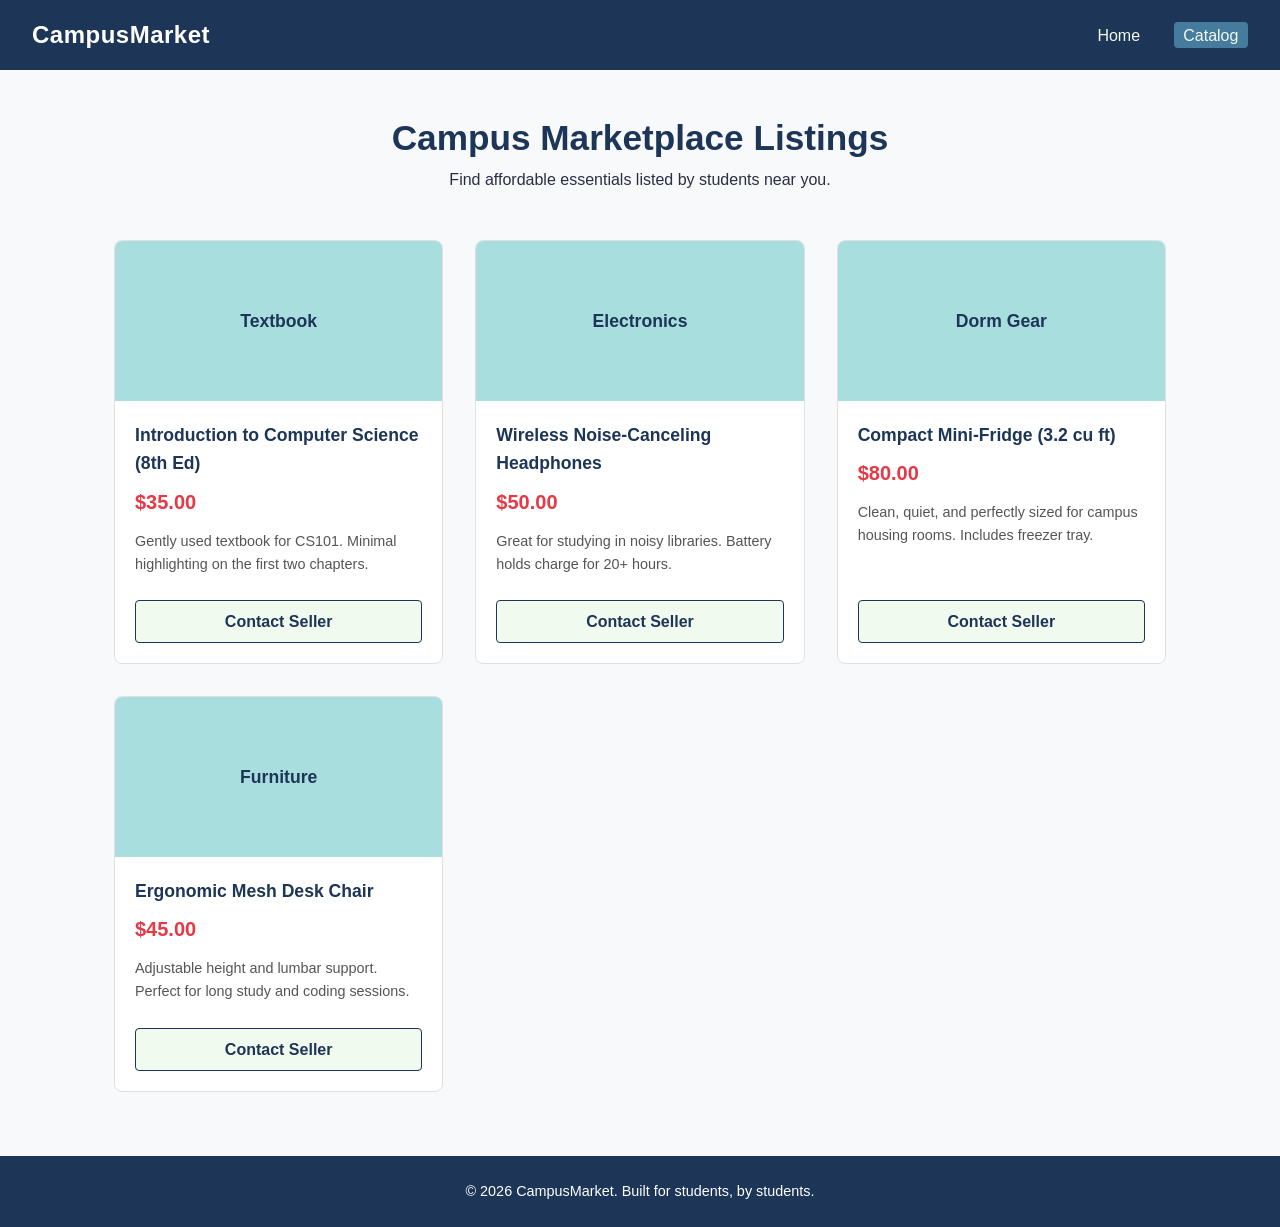
==== catalog.html @ a12b8ed9 "Part 1: static catalog pages" ====
<!DOCTYPE html>
<html lang="en">
<head>
  <meta charset="UTF-8">
  <meta name="viewport" content="width=device-width, initial-scale=1.0">
  <title>CampusMarket | Catalog</title>
  <link rel="stylesheet" href="styles.css">
</head>
<body>

  <!-- Header & Navigation -->
  <header>
    <div class="logo">CampusMarket</div>
    <nav>
      <ul>
        <li><a href="index.html">Home</a></li>
        <li><a href="catalog.html" class="active">Catalog</a></li>
      </ul>
    </nav>
  </header>

  <main>
    <!-- Catalog Header -->
    <section class="catalog-header">
      <h1>Campus Marketplace Listings</h1>
      <p>Find affordable essentials listed by students near you.</p>
    </section>

    <!-- Product Grid Section -->
    <section class="catalog-grid">
      
      <!-- Product 1 -->
      <article class="product-card">
        <div class="product-image-placeholder">Textbook</div>
        <div class="product-details">
          <h2>Introduction to Computer Science (8th Ed)</h2>
          <p class="price">$35.00</p>
          <p class="description">Gently used textbook for CS101. Minimal highlighting on the first two chapters.</p>
          <a href="#" class="btn-secondary">Contact Seller</a>
        </div>
      </article>

      <!-- Product 2 -->
      <article class="product-card">
        <div class="product-image-placeholder">Electronics</div>
        <div class="product-details">
          <h2>Wireless Noise-Canceling Headphones</h2>
          <p class="price">$50.00</p>
          <p class="description">Great for studying in noisy libraries. Battery holds charge for 20+ hours.</p>
          <a href="#" class="btn-secondary">Contact Seller</a>
        </div>
      </article>

      <!-- Product 3 -->
      <article class="product-card">
        <div class="product-image-placeholder">Dorm Gear</div>
        <div class="product-details">
          <h2>Compact Mini-Fridge (3.2 cu ft)</h2>
          <p class="price">$80.00</p>
          <p class="description">Clean, quiet, and perfectly sized for campus housing rooms. Includes freezer tray.</p>
          <a href="#" class="btn-secondary">Contact Seller</a>
        </div>
      </article>

      <!-- Product 4 -->
      <article class="product-card">
        <div class="product-image-placeholder">Furniture</div>
        <div class="product-details">
          <h2>Ergonomic Mesh Desk Chair</h2>
          <p class="price">$45.00</p>
          <p class="description">Adjustable height and lumbar support. Perfect for long study and coding sessions.</p>
          <a href="#" class="btn-secondary">Contact Seller</a>
        </div>
      </article>

    </section>
  </main>

  <!-- Shared Footer -->
  <footer>
    <p>&copy; 2026 CampusMarket. Built for students, by students.</p>
  </footer>

</body>
</html>
---- styles.css ----
/* --- Global Styles & Reset --- */
* {
  box-sizing: border-box;
  margin: 0;
  padding: 0;
}

body {
  font-family: -apple-system, BlinkMacSystemFont, "Segoe UI", Roboto, Oxygen, Ubuntu, Cantarell, sans-serif;
  line-height: 1.6;
  color: #2b2d42;
  background-color: #f8f9fa;
  display: flex;
  flex-direction: column;
  min-height: 100vh;
}

main {
  flex: 1;
}

/* --- Navigation Header --- */
header {
  background-color: #1d3557;
  color: #ffffff;
  display: flex;
  justify-content: space-between;
  align-items: center;
  padding: 1rem 2rem;
}

.logo {
  font-size: 1.5rem;
  font-weight: 700;
  letter-spacing: 0.5px;
}

nav ul {
  display: flex;
  list-style: none;
  gap: 1.5rem;
}

nav a {
  color: #f1faee;
  text-decoration: none;
  font-weight: 500;
  padding: 0.3rem 0.6rem;
  border-radius: 4px;
  transition: background-color 0.2s ease;
}

nav a:hover, nav a.active {
  background-color: #457b9d;
}

/* --- Hero Section (Index) --- */
.hero {
  background-color: #e63946;
  color: #ffffff;
  text-align: center;
  padding: 4rem 1.5rem;
}

.hero h1 {
  font-size: 2.5rem;
  margin-bottom: 1rem;
}

.hero p {
  font-size: 1.2rem;
  margin-bottom: 2rem;
}

/* --- Feature Section (Index) --- */
.features {
  max-width: 1100px;
  margin: 3rem auto;
  padding: 0 1.5rem;
  text-align: center;
}

.features h2 {
  font-size: 2rem;
  margin-bottom: 2rem;
  color: #1d3557;
}

.feature-grid {
  display: grid;
  grid-template-columns: repeat(auto-fit, minmax(250px, 1fr));
  gap: 1.5rem;
}

.feature-card {
  background: #ffffff;
  padding: 1.5rem;
  border-radius: 8px;
  border: 1px solid #e0e0e0;
}

.feature-card h3 {
  margin-bottom: 0.5rem;
  color: #e63946;
}

/* --- Catalog Section --- */
.catalog-header {
  text-align: center;
  padding: 2.5rem 1.5rem 1rem;
}

.catalog-header h1 {
  color: #1d3557;
  font-size: 2.2rem;
}

.catalog-grid {
  max-width: 1100px;
  margin: 2rem auto 4rem;
  padding: 0 1.5rem;
  display: grid;
  grid-template-columns: repeat(auto-fit, minmax(240px, 1fr));
  gap: 2rem;
}

.product-card {
  background: #ffffff;
  border: 1px solid #e0e0e0;
  border-radius: 8px;
  overflow: hidden;
  display: flex;
  flex-direction: column;
}

.product-image-placeholder {
  background-color: #a8dede;
  color: #1d3557;
  height: 160px;
  display: flex;
  align-items: center;
  justify-content: center;
  font-weight: bold;
  font-size: 1.1rem;
}

.product-details {
  padding: 1.25rem;
  display: flex;
  flex-direction: column;
  flex-grow: 1;
}

.product-details h2 {
  font-size: 1.1rem;
  margin-bottom: 0.5rem;
  color: #1d3557;
}

.product-details .price {
  font-size: 1.25rem;
  font-weight: bold;
  color: #e63946;
  margin-bottom: 0.75rem;
}

.product-details .description {
  font-size: 0.9rem;
  color: #555;
  margin-bottom: 1.5rem;
  flex-grow: 1;
}

/* --- Buttons --- */
.btn {
  display: inline-block;
  background-color: #1d3557;
  color: #ffffff;
  padding: 0.75rem 1.5rem;
  text-decoration: none;
  font-weight: bold;
  border-radius: 5px;
  transition: background-color 0.2s ease;
}

.btn:hover {
  background-color: #457b9d;
}

.btn-secondary {
  display: block;
  text-align: center;
  background-color: #f1faee;
  color: #1d3557;
  border: 1px solid #1d3557;
  padding: 0.5rem 1rem;
  text-decoration: none;
  font-weight: 600;
  border-radius: 4px;
  transition: all 0.2s ease;
}

.btn-secondary:hover {
  background-color: #1d3557;
  color: #ffffff;
}

/* --- Shared Footer --- */
footer {
  background-color: #1d3557;
  color: #ffffff;
  text-align: center;
  padding: 1.5rem;
  font-size: 0.9rem;
}
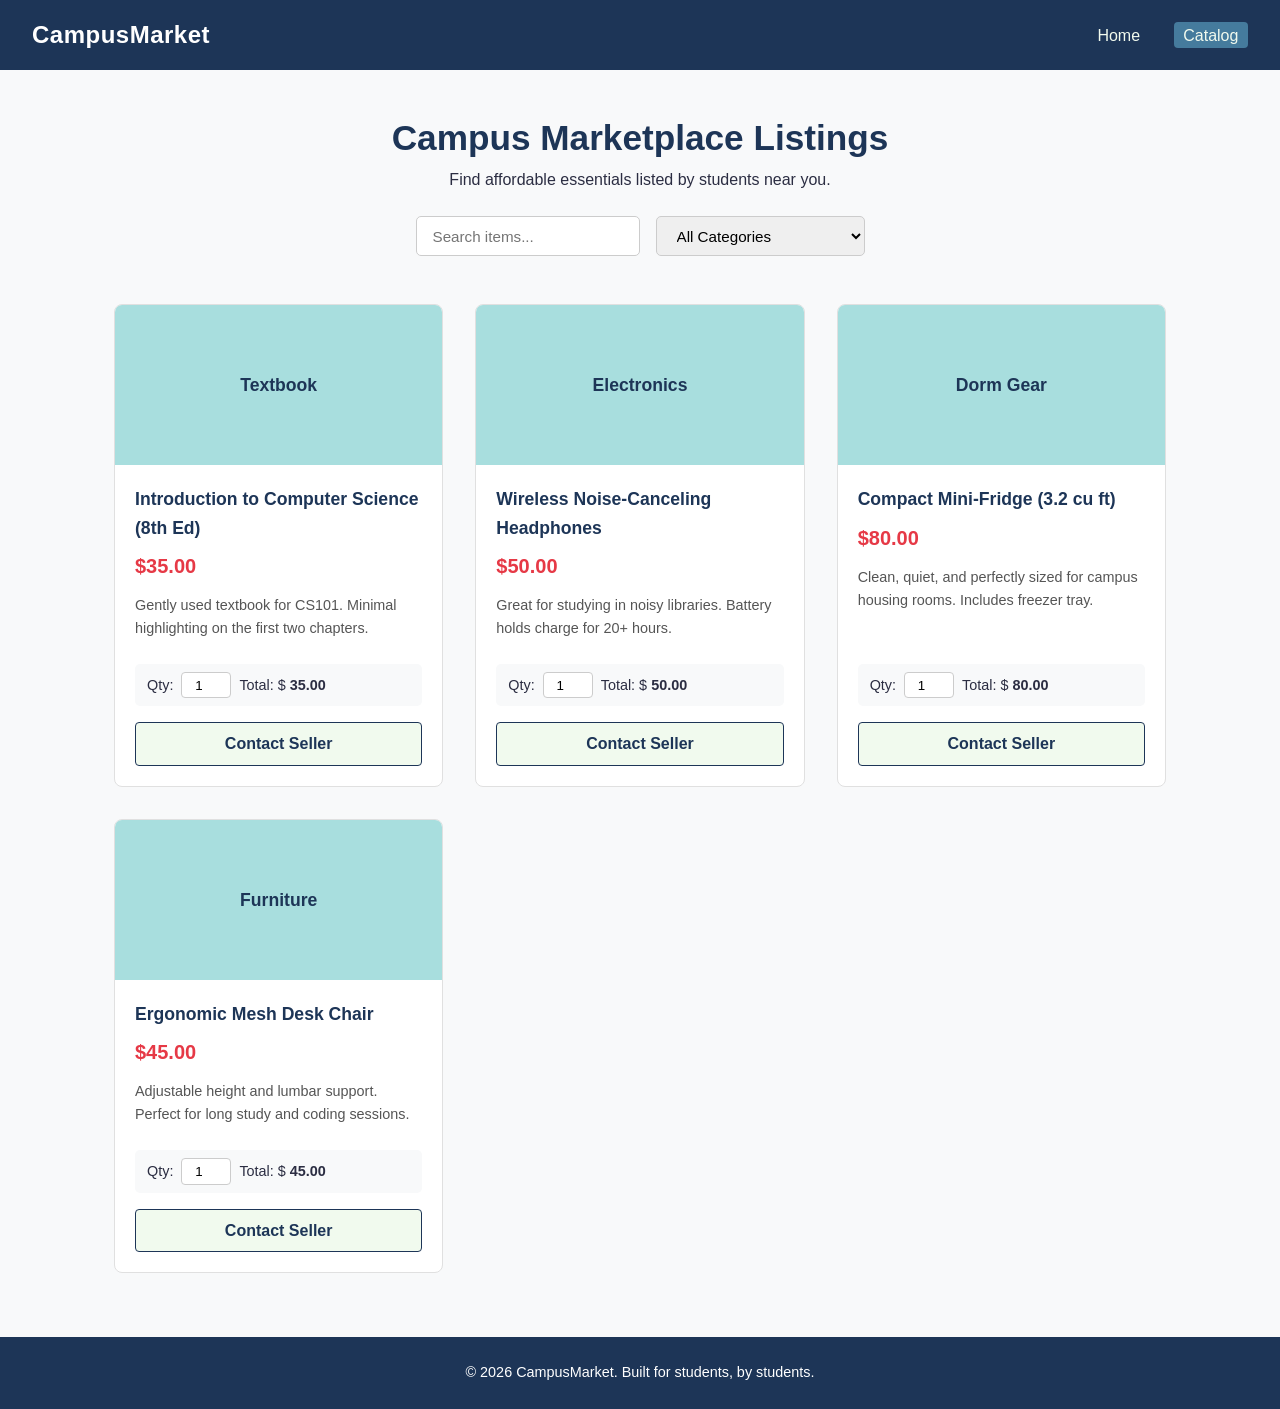
==== commit 607f23e0: "Part 2: JS filtering and calculations" ====
--- a/catalog.html
+++ b/catalog.html
@@ -24,51 +24,124 @@
     <section class="catalog-header">
       <h1>Campus Marketplace Listings</h1>
       <p>Find affordable essentials listed by students near you.</p>
+
+      <!-- Filter Controls -->
+      <div class="filter-container">
+        <input 
+          type="text" 
+          id="search-input" 
+          placeholder="Search items..." 
+          oninput="filterProducts()" 
+          aria-label="Search items"
+        >
+        <select id="category-select" onchange="filterProducts()" aria-label="Select category">
+          <option value="all">All Categories</option>
+          <option value="books">Textbooks</option>
+          <option value="electronics">Electronics</option>
+          <option value="housing">Dorm Gear & Furniture</option>
+        </select>
+      </div>
     </section>
 
     <!-- Product Grid Section -->
     <section class="catalog-grid">
       
       <!-- Product 1 -->
-      <article class="product-card">
+      <article class="product-card" id="product-1">
         <div class="product-image-placeholder">Textbook</div>
         <div class="product-details">
           <h2>Introduction to Computer Science (8th Ed)</h2>
           <p class="price">$35.00</p>
           <p class="description">Gently used textbook for CS101. Minimal highlighting on the first two chapters.</p>
+          
+          <!-- Quantity & Calculation -->
+          <div class="calc-box">
+            <label for="qty-1">Qty:</label>
+            <input 
+              type="number" 
+              id="qty-1" 
+              value="1" 
+              min="1" 
+              oninput="calculateItemTotal(1, 35.00)"
+            >
+            <span>Total: $ <strong id="total-1">35.00</strong></span>
+          </div>
+
           <a href="#" class="btn-secondary">Contact Seller</a>
         </div>
       </article>
 
       <!-- Product 2 -->
-      <article class="product-card">
+      <article class="product-card" id="product-2">
         <div class="product-image-placeholder">Electronics</div>
         <div class="product-details">
           <h2>Wireless Noise-Canceling Headphones</h2>
           <p class="price">$50.00</p>
           <p class="description">Great for studying in noisy libraries. Battery holds charge for 20+ hours.</p>
+          
+          <!-- Quantity & Calculation -->
+          <div class="calc-box">
+            <label for="qty-2">Qty:</label>
+            <input 
+              type="number" 
+              id="qty-2" 
+              value="1" 
+              min="1" 
+              oninput="calculateItemTotal(2, 50.00)"
+            >
+            <span>Total: $ <strong id="total-2">50.00</strong></span>
+          </div>
+
           <a href="#" class="btn-secondary">Contact Seller</a>
         </div>
       </article>
 
       <!-- Product 3 -->
-      <article class="product-card">
+      <article class="product-card" id="product-3">
         <div class="product-image-placeholder">Dorm Gear</div>
         <div class="product-details">
           <h2>Compact Mini-Fridge (3.2 cu ft)</h2>
           <p class="price">$80.00</p>
           <p class="description">Clean, quiet, and perfectly sized for campus housing rooms. Includes freezer tray.</p>
+          
+          <!-- Quantity & Calculation -->
+          <div class="calc-box">
+            <label for="qty-3">Qty:</label>
+            <input 
+              type="number" 
+              id="qty-3" 
+              value="1" 
+              min="1" 
+              oninput="calculateItemTotal(3, 80.00)"
+            >
+            <span>Total: $ <strong id="total-3">80.00</strong></span>
+          </div>
+
           <a href="#" class="btn-secondary">Contact Seller</a>
         </div>
       </article>
 
       <!-- Product 4 -->
-      <article class="product-card">
+      <article class="product-card" id="product-4">
         <div class="product-image-placeholder">Furniture</div>
         <div class="product-details">
           <h2>Ergonomic Mesh Desk Chair</h2>
           <p class="price">$45.00</p>
           <p class="description">Adjustable height and lumbar support. Perfect for long study and coding sessions.</p>
+          
+          <!-- Quantity & Calculation -->
+          <div class="calc-box">
+            <label for="qty-4">Qty:</label>
+            <input 
+              type="number" 
+              id="qty-4" 
+              value="1" 
+              min="1" 
+              oninput="calculateItemTotal(4, 45.00)"
+            >
+            <span>Total: $ <strong id="total-4">45.00</strong></span>
+          </div>
+
           <a href="#" class="btn-secondary">Contact Seller</a>
         </div>
       </article>
@@ -81,5 +154,7 @@
     <p>&copy; 2026 CampusMarket. Built for students, by students.</p>
   </footer>
 
+  <!-- Separate JS File -->
+  <script src="app.js"></script>
 </body>
 </html>
--- a/styles.css
+++ b/styles.css
@@ -212,4 +212,46 @@
   text-align: center;
   padding: 1.5rem;
   font-size: 0.9rem;
+}
+/* --- Filter Controls --- */
+.filter-container {
+  display: flex;
+  justify-content: center;
+  gap: 1rem;
+  margin-top: 1.5rem;
+  flex-wrap: wrap;
+}
+
+.filter-container input,
+.filter-container select {
+  padding: 0.6rem 1rem;
+  font-size: 0.95rem;
+  border: 1px solid #ccc;
+  border-radius: 5px;
+  outline: none;
+}
+
+.filter-container input:focus,
+.filter-container select:focus {
+  border-color: #1d3557;
+}
+
+/* --- Calculation Controls --- */
+.calc-box {
+  display: flex;
+  align-items: center;
+  gap: 0.5rem;
+  margin-bottom: 1rem;
+  background-color: #f8f9fa;
+  padding: 0.5rem 0.75rem;
+  border-radius: 5px;
+  font-size: 0.9rem;
+}
+
+.calc-box input[type="number"] {
+  width: 50px;
+  padding: 0.3rem;
+  border: 1px solid #ccc;
+  border-radius: 4px;
+  text-align: center;
 }
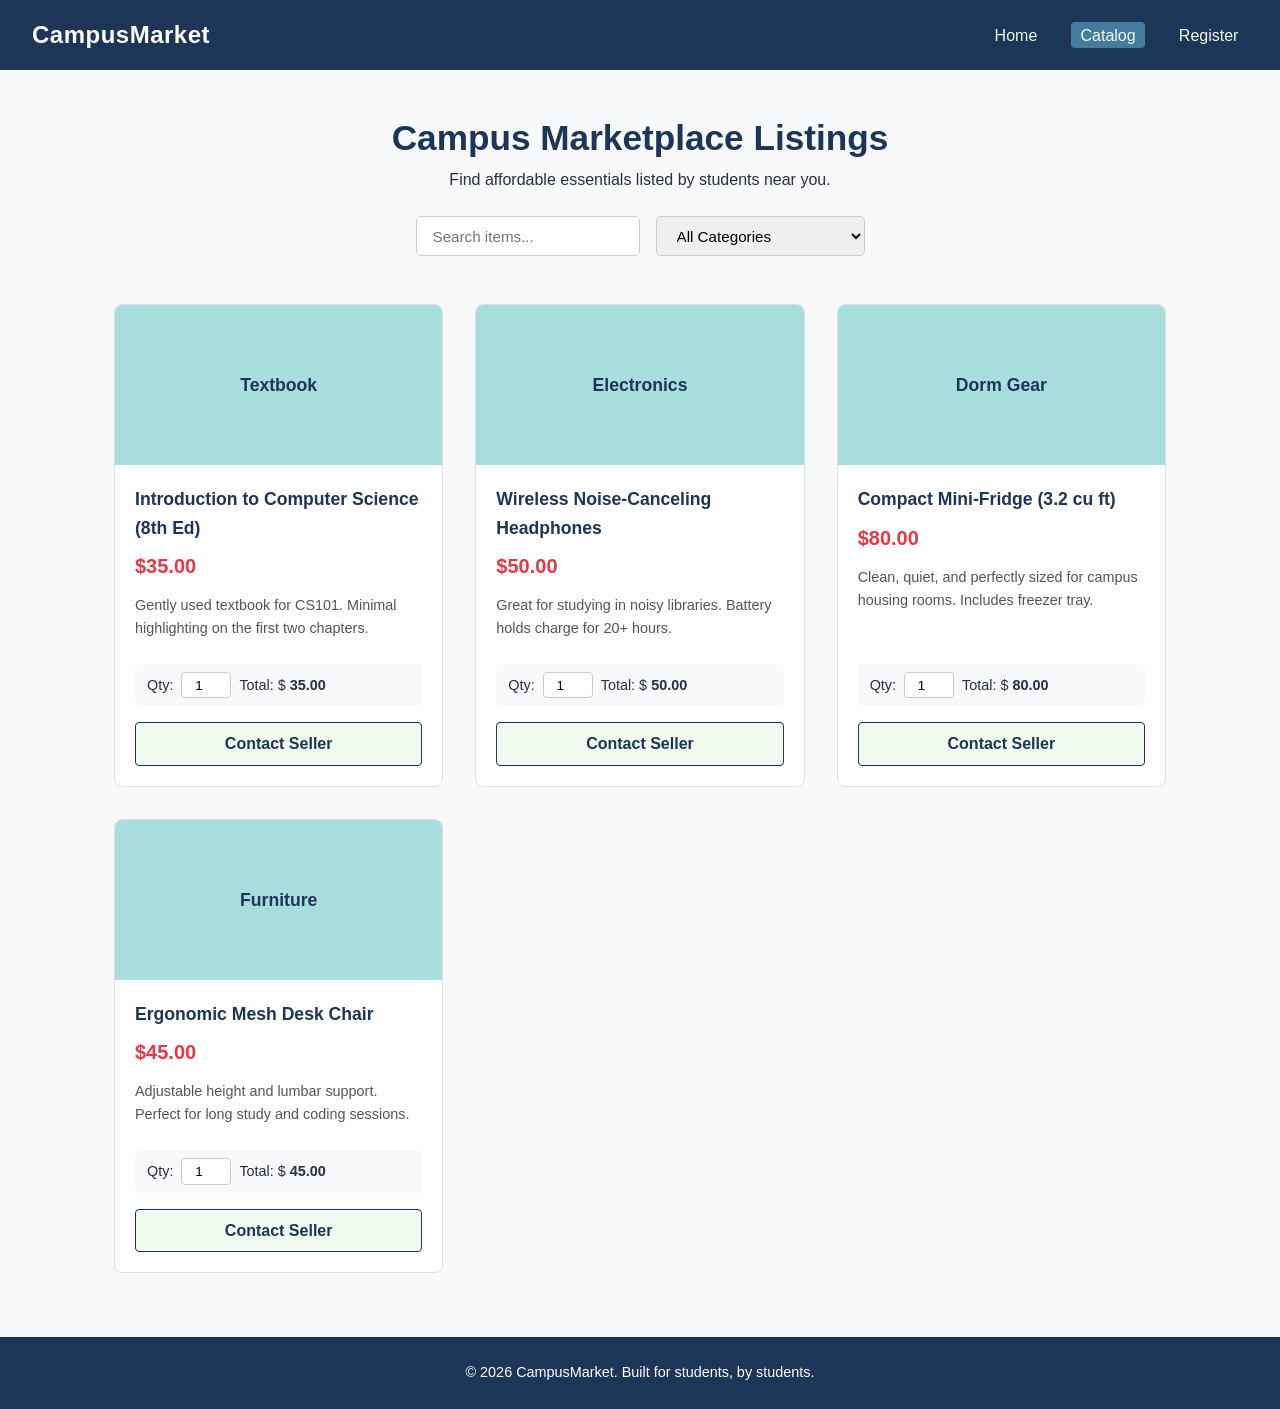
==== commit b9965310: "Part 3: form validation and interactivity" ====
--- a/catalog.html
+++ b/catalog.html
@@ -15,6 +15,7 @@
       <ul>
         <li><a href="index.html">Home</a></li>
         <li><a href="catalog.html" class="active">Catalog</a></li>
+        <li><a href="register.html">Register</a></li>
       </ul>
     </nav>
   </header>
@@ -31,10 +32,9 @@
           type="text" 
           id="search-input" 
           placeholder="Search items..." 
-          oninput="filterProducts()" 
           aria-label="Search items"
         >
-        <select id="category-select" onchange="filterProducts()" aria-label="Select category">
+        <select id="category-select" aria-label="Select category">
           <option value="all">All Categories</option>
           <option value="books">Textbooks</option>
           <option value="electronics">Electronics</option>
@@ -54,16 +54,9 @@
           <p class="price">$35.00</p>
           <p class="description">Gently used textbook for CS101. Minimal highlighting on the first two chapters.</p>
           
-          <!-- Quantity & Calculation -->
           <div class="calc-box">
             <label for="qty-1">Qty:</label>
-            <input 
-              type="number" 
-              id="qty-1" 
-              value="1" 
-              min="1" 
-              oninput="calculateItemTotal(1, 35.00)"
-            >
+            <input type="number" id="qty-1" value="1" min="1">
             <span>Total: $ <strong id="total-1">35.00</strong></span>
           </div>
 
@@ -79,16 +72,9 @@
           <p class="price">$50.00</p>
           <p class="description">Great for studying in noisy libraries. Battery holds charge for 20+ hours.</p>
           
-          <!-- Quantity & Calculation -->
           <div class="calc-box">
             <label for="qty-2">Qty:</label>
-            <input 
-              type="number" 
-              id="qty-2" 
-              value="1" 
-              min="1" 
-              oninput="calculateItemTotal(2, 50.00)"
-            >
+            <input type="number" id="qty-2" value="1" min="1">
             <span>Total: $ <strong id="total-2">50.00</strong></span>
           </div>
 
@@ -104,16 +90,9 @@
           <p class="price">$80.00</p>
           <p class="description">Clean, quiet, and perfectly sized for campus housing rooms. Includes freezer tray.</p>
           
-          <!-- Quantity & Calculation -->
           <div class="calc-box">
             <label for="qty-3">Qty:</label>
-            <input 
-              type="number" 
-              id="qty-3" 
-              value="1" 
-              min="1" 
-              oninput="calculateItemTotal(3, 80.00)"
-            >
+            <input type="number" id="qty-3" value="1" min="1">
             <span>Total: $ <strong id="total-3">80.00</strong></span>
           </div>
 
@@ -129,16 +108,9 @@
           <p class="price">$45.00</p>
           <p class="description">Adjustable height and lumbar support. Perfect for long study and coding sessions.</p>
           
-          <!-- Quantity & Calculation -->
           <div class="calc-box">
             <label for="qty-4">Qty:</label>
-            <input 
-              type="number" 
-              id="qty-4" 
-              value="1" 
-              min="1" 
-              oninput="calculateItemTotal(4, 45.00)"
-            >
+            <input type="number" id="qty-4" value="1" min="1">
             <span>Total: $ <strong id="total-4">45.00</strong></span>
           </div>
 
@@ -154,7 +126,6 @@
     <p>&copy; 2026 CampusMarket. Built for students, by students.</p>
   </footer>
 
-  <!-- Separate JS File -->
   <script src="app.js"></script>
 </body>
 </html>
--- a/styles.css
+++ b/styles.css
@@ -254,4 +254,95 @@
   border: 1px solid #ccc;
   border-radius: 4px;
   text-align: center;
+}
+/* --- Registration Form Styles --- */
+.form-container {
+  max-width: 500px;
+  margin: 3rem auto;
+  padding: 2rem;
+  background: #ffffff;
+  border-radius: 8px;
+  border: 1px solid #e0e0e0;
+}
+
+.form-container h1 {
+  font-size: 1.8rem;
+  color: #1d3557;
+  margin-bottom: 0.5rem;
+}
+
+.form-container p {
+  color: #666;
+  margin-bottom: 1.5rem;
+}
+
+.form-group {
+  margin-bottom: 1.25rem;
+}
+
+.form-group label {
+  display: block;
+  font-weight: 600;
+  margin-bottom: 0.4rem;
+  color: #1d3557;
+}
+
+.form-group input {
+  width: 100%;
+  padding: 0.65rem;
+  border: 1px solid #ccc;
+  border-radius: 4px;
+  font-size: 0.95rem;
+}
+
+.form-group input:focus {
+  outline: none;
+  border-color: #1d3557;
+}
+
+.password-input-wrapper {
+  display: flex;
+  gap: 0.5rem;
+}
+
+.toggle-btn {
+  background-color: #e0e0e0;
+  border: none;
+  padding: 0 1rem;
+  border-radius: 4px;
+  cursor: pointer;
+  font-weight: 600;
+  color: #1d3557;
+}
+
+.toggle-btn:hover {
+  background-color: #ccc;
+}
+
+.btn-block {
+  width: 100%;
+  border: none;
+  cursor: pointer;
+  font-size: 1rem;
+}
+
+/* --- Feedback Message Box --- */
+.message-box {
+  padding: 0.75rem 1rem;
+  border-radius: 4px;
+  margin-bottom: 1.25rem;
+  font-weight: 600;
+  font-size: 0.9rem;
+}
+
+.message-box.error {
+  background-color: #f8d7da;
+  color: #721c24;
+  border: 1px solid #f5c6cb;
+}
+
+.message-box.success {
+  background-color: #d4edda;
+  color: #155724;
+  border: 1px solid #c3e6cb;
 }
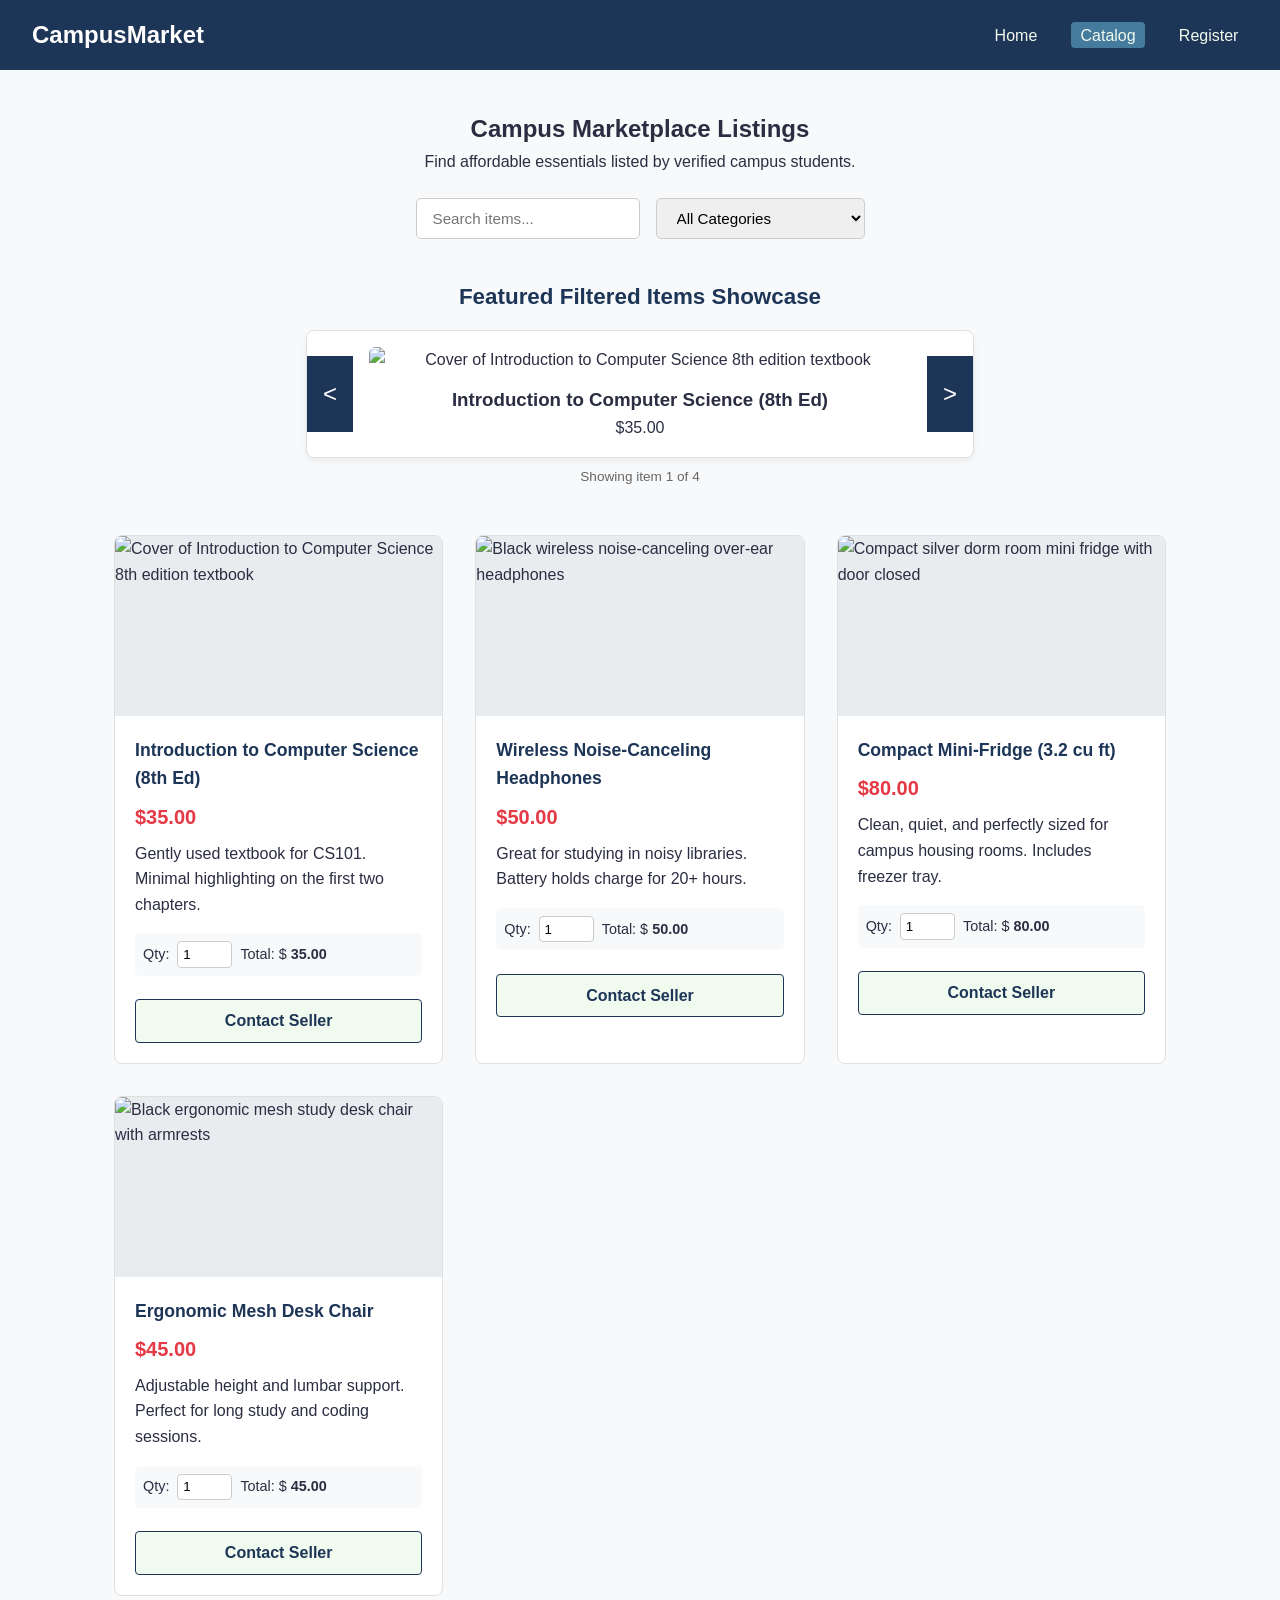
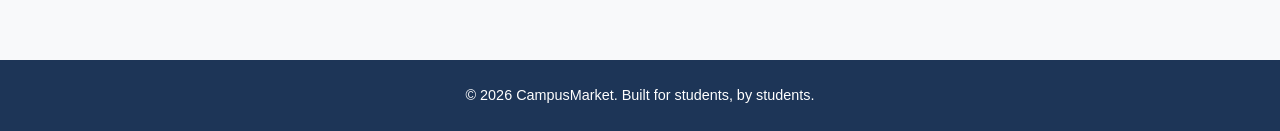
==== commit 6424095d: "Assignment 4: Weeks 1-4 integration" ====
--- a/catalog.html
+++ b/catalog.html
@@ -3,7 +3,7 @@
 <head>
   <meta charset="UTF-8">
   <meta name="viewport" content="width=device-width, initial-scale=1.0">
-  <title>CampusMarket | Catalog</title>
+  <title>CampusMarket | Catalog & Gallery</title>
   <link rel="stylesheet" href="styles.css">
 </head>
 <body>
@@ -21,10 +21,9 @@
   </header>
 
   <main>
-    <!-- Catalog Header -->
     <section class="catalog-header">
       <h1>Campus Marketplace Listings</h1>
-      <p>Find affordable essentials listed by students near you.</p>
+      <p>Find affordable essentials listed by verified campus students.</p>
 
       <!-- Filter Controls -->
       <div class="filter-container">
@@ -43,12 +42,33 @@
       </div>
     </section>
 
+    <!-- Part 1 Integration: Interactive Dynamic Product Gallery -->
+    <section class="gallery-section">
+      <h2>Featured Filtered Items Showcase</h2>
+      <div class="slideshow-container">
+        <button id="prev-slide-btn" class="slideshow-btn" aria-label="Previous Slide">&lt;</button>
+        
+        <div class="slide-wrapper">
+          <img id="gallery-image" src="" alt="CampusMarket featured product preview image">
+          <div class="slide-caption">
+            <h3 id="gallery-title">Product Title</h3>
+            <p id="gallery-price" class="price">$0.00</p>
+          </div>
+        </div>
+
+        <button id="next-slide-btn" class="slideshow-btn" aria-label="Next Slide">&gt;</button>
+      </div>
+      <p id="gallery-status" class="gallery-status-text">Showing item 1 of 4</p>
+    </section>
+
     <!-- Product Grid Section -->
-    <section class="catalog-grid">
+    <section class="catalog-grid" id="catalog-grid">
       
-      <!-- Product 1 -->
-      <article class="product-card" id="product-1">
-        <div class="product-image-placeholder">Textbook</div>
+      <!-- Product Card 1 -->
+      <article class="product-card" id="product-1" data-category="books">
+        <div class="product-image-placeholder">
+          <img src="https://images.unsplash.com/photo-1544716278-ca5e3f4abd8c?auto=format&fit=crop&w=400&q=80" alt="Cover of Introduction to Computer Science 8th edition textbook" class="product-img">
+        </div>
         <div class="product-details">
           <h2>Introduction to Computer Science (8th Ed)</h2>
           <p class="price">$35.00</p>
@@ -56,17 +76,20 @@
           
           <div class="calc-box">
             <label for="qty-1">Qty:</label>
-            <input type="number" id="qty-1" value="1" min="1">
+            <input type="number" id="qty-1" value="1" min="0" data-product-id="1">
             <span>Total: $ <strong id="total-1">35.00</strong></span>
           </div>
+          <div id="calc-error-1" class="calc-error-msg" aria-live="polite"></div>
 
           <a href="#" class="btn-secondary">Contact Seller</a>
         </div>
       </article>
 
-      <!-- Product 2 -->
-      <article class="product-card" id="product-2">
-        <div class="product-image-placeholder">Electronics</div>
+      <!-- Product Card 2 -->
+      <article class="product-card" id="product-2" data-category="electronics">
+        <div class="product-image-placeholder">
+          <img src="https://images.unsplash.com/photo-1505740420928-5e560c06d30e?auto=format&fit=crop&w=400&q=80" alt="Black wireless noise-canceling over-ear headphones" class="product-img">
+        </div>
         <div class="product-details">
           <h2>Wireless Noise-Canceling Headphones</h2>
           <p class="price">$50.00</p>
@@ -74,17 +97,20 @@
           
           <div class="calc-box">
             <label for="qty-2">Qty:</label>
-            <input type="number" id="qty-2" value="1" min="1">
+            <input type="number" id="qty-2" value="1" min="0" data-product-id="2">
             <span>Total: $ <strong id="total-2">50.00</strong></span>
           </div>
+          <div id="calc-error-2" class="calc-error-msg" aria-live="polite"></div>
 
           <a href="#" class="btn-secondary">Contact Seller</a>
         </div>
       </article>
 
-      <!-- Product 3 -->
-      <article class="product-card" id="product-3">
-        <div class="product-image-placeholder">Dorm Gear</div>
+      <!-- Product Card 3 -->
+      <article class="product-card" id="product-3" data-category="housing">
+        <div class="product-image-placeholder">
+          <img src="https://images.unsplash.com/photo-1584622650111-993a426fbf0a?auto=format&fit=crop&w=400&q=80" alt="Compact silver dorm room mini fridge with door closed" class="product-img">
+        </div>
         <div class="product-details">
           <h2>Compact Mini-Fridge (3.2 cu ft)</h2>
           <p class="price">$80.00</p>
@@ -92,17 +118,20 @@
           
           <div class="calc-box">
             <label for="qty-3">Qty:</label>
-            <input type="number" id="qty-3" value="1" min="1">
+            <input type="number" id="qty-3" value="1" min="0" data-product-id="3">
             <span>Total: $ <strong id="total-3">80.00</strong></span>
           </div>
+          <div id="calc-error-3" class="calc-error-msg" aria-live="polite"></div>
 
           <a href="#" class="btn-secondary">Contact Seller</a>
         </div>
       </article>
 
-      <!-- Product 4 -->
-      <article class="product-card" id="product-4">
-        <div class="product-image-placeholder">Furniture</div>
+      <!-- Product Card 4 -->
+      <article class="product-card" id="product-4" data-category="housing">
+        <div class="product-image-placeholder">
+          <img src="https://images.unsplash.com/photo-1580481072645-022f9a6d1270?auto=format&fit=crop&w=400&q=80" alt="Black ergonomic mesh study desk chair with armrests" class="product-img">
+        </div>
         <div class="product-details">
           <h2>Ergonomic Mesh Desk Chair</h2>
           <p class="price">$45.00</p>
@@ -110,9 +139,10 @@
           
           <div class="calc-box">
             <label for="qty-4">Qty:</label>
-            <input type="number" id="qty-4" value="1" min="1">
+            <input type="number" id="qty-4" value="1" min="0" data-product-id="4">
             <span>Total: $ <strong id="total-4">45.00</strong></span>
           </div>
+          <div id="calc-error-4" class="calc-error-msg" aria-live="polite"></div>
 
           <a href="#" class="btn-secondary">Contact Seller</a>
         </div>
--- a/styles.css
+++ b/styles.css
@@ -1,4 +1,4 @@
-/* --- Global Styles & Reset --- */
+/* --- Reset & Base Styles --- */
 * {
   box-sizing: border-box;
   margin: 0;
@@ -19,6 +19,12 @@
   flex: 1;
 }
 
+img {
+  max-width: 100%;
+  height: auto;
+  display: block;
+}
+
 /* --- Navigation Header --- */
 header {
   background-color: #1d3557;
@@ -27,12 +33,12 @@
   justify-content: space-between;
   align-items: center;
   padding: 1rem 2rem;
+  flex-wrap: wrap;
 }
 
 .logo {
   font-size: 1.5rem;
   font-weight: 700;
-  letter-spacing: 0.5px;
 }
 
 nav ul {
@@ -54,7 +60,7 @@
   background-color: #457b9d;
 }
 
-/* --- Hero Section (Index) --- */
+/* --- Hero Section --- */
 .hero {
   background-color: #e63946;
   color: #ffffff;
@@ -63,16 +69,11 @@
 }
 
 .hero h1 {
-  font-size: 2.5rem;
+  font-size: 2.2rem;
   margin-bottom: 1rem;
 }
 
-.hero p {
-  font-size: 1.2rem;
-  margin-bottom: 2rem;
-}
-
-/* --- Feature Section (Index) --- */
+/* --- Feature Grid (Home Page) --- */
 .features {
   max-width: 1100px;
   margin: 3rem auto;
@@ -80,16 +81,11 @@
   text-align: center;
 }
 
-.features h2 {
-  font-size: 2rem;
-  margin-bottom: 2rem;
-  color: #1d3557;
-}
-
 .feature-grid {
   display: grid;
   grid-template-columns: repeat(auto-fit, minmax(250px, 1fr));
   gap: 1.5rem;
+  margin-top: 1.5rem;
 }
 
 .feature-card {
@@ -99,22 +95,105 @@
   border: 1px solid #e0e0e0;
 }
 
-.feature-card h3 {
-  margin-bottom: 0.5rem;
-  color: #e63946;
-}
-
-/* --- Catalog Section --- */
+.feature-img {
+  width: 100%;
+  height: 180px;
+  object-fit: cover;
+  border-radius: 6px;
+  margin-bottom: 1rem;
+}
+
+/* --- Catalog & Filter Bar --- */
 .catalog-header {
   text-align: center;
   padding: 2.5rem 1.5rem 1rem;
 }
 
-.catalog-header h1 {
+.filter-container {
+  display: flex;
+  justify-content: center;
+  gap: 1rem;
+  margin-top: 1.5rem;
+  flex-wrap: wrap;
+}
+
+.filter-container input,
+.filter-container select {
+  padding: 0.6rem 1rem;
+  font-size: 0.95rem;
+  border: 1px solid #ccc;
+  border-radius: 5px;
+}
+
+/* --- Interactive Gallery Section (Part 1 Integration) --- */
+.gallery-section {
+  max-width: 700px;
+  margin: 1.5rem auto 3rem;
+  padding: 0 1rem;
+  text-align: center;
+}
+
+.gallery-section h2 {
+  font-size: 1.4rem;
   color: #1d3557;
-  font-size: 2.2rem;
-}
-
+  margin-bottom: 1rem;
+}
+
+.slideshow-container {
+  display: flex;
+  align-items: center;
+  justify-content: space-between;
+  background: #ffffff;
+  border: 1px solid #e0e0e0;
+  border-radius: 8px;
+  overflow: hidden;
+  box-shadow: 0 4px 6px rgba(0,0,0,0.05);
+}
+
+.slide-wrapper {
+  flex: 1;
+  display: flex;
+  flex-direction: column;
+  align-items: center;
+  padding: 1rem;
+}
+
+.slide-wrapper img {
+  width: 100%;
+  max-height: 320px;
+  object-fit: cover;
+  border-radius: 6px;
+
+  /* Smooth transition on slide changes */
+  transition: opacity 0.3s ease-in-out;
+}
+
+.slide-caption {
+  margin-top: 0.75rem;
+  text-align: center;
+}
+
+.slideshow-btn {
+  background-color: #1d3557;
+  color: #ffffff;
+  border: none;
+  font-size: 1.5rem;
+  padding: 1.5rem 1rem;
+  cursor: pointer;
+  transition: background-color 0.2s ease;
+}
+
+.slideshow-btn:hover {
+  background-color: #e63946;
+}
+
+.gallery-status-text {
+  margin-top: 0.5rem;
+  font-size: 0.85rem;
+  color: #666;
+}
+
+/* --- Catalog Grid --- */
 .catalog-grid {
   max-width: 1100px;
   margin: 2rem auto 4rem;
@@ -134,14 +213,15 @@
 }
 
 .product-image-placeholder {
-  background-color: #a8dede;
-  color: #1d3557;
-  height: 160px;
-  display: flex;
-  align-items: center;
-  justify-content: center;
-  font-weight: bold;
-  font-size: 1.1rem;
+  height: 180px;
+  overflow: hidden;
+  background-color: #e9ecef;
+}
+
+.product-img {
+  width: 100%;
+  height: 100%;
+  object-fit: cover;
 }
 
 .product-details {
@@ -153,22 +233,142 @@
 
 .product-details h2 {
   font-size: 1.1rem;
+  color: #1d3557;
   margin-bottom: 0.5rem;
-  color: #1d3557;
 }
 
 .product-details .price {
   font-size: 1.25rem;
   font-weight: bold;
   color: #e63946;
-  margin-bottom: 0.75rem;
-}
-
-.product-details .description {
+  margin-bottom: 0.5rem;
+}
+
+.calc-box {
+  display: flex;
+  align-items: center;
+  gap: 0.5rem;
+  margin: 1rem 0 0.25rem;
+  background-color: #f8f9fa;
+  padding: 0.5rem;
+  border-radius: 5px;
   font-size: 0.9rem;
-  color: #555;
-  margin-bottom: 1.5rem;
-  flex-grow: 1;
+}
+
+.calc-box input[type="number"] {
+  width: 55px;
+  padding: 0.3rem;
+  border: 1px solid #ccc;
+  border-radius: 4px;
+}
+
+/* Specific error message styling with CSS transition */
+.calc-error-msg {
+  color: #d90429;
+  font-size: 0.78rem;
+  font-weight: 600;
+  min-height: 1.2rem;
+  opacity: 0;
+  transform: translateY(-4px);
+  transition: opacity 0.25s ease, transform 0.25s ease;
+}
+
+.calc-error-msg.error-visible {
+  opacity: 1;
+  transform: translateY(0);
+}
+
+/* --- Registration Form & Web 2.0 Feature --- */
+.form-container {
+  max-width: 500px;
+  margin: 3rem auto;
+  padding: 2rem;
+  background: #ffffff;
+  border-radius: 8px;
+  border: 1px solid #e0e0e0;
+}
+
+.form-group {
+  margin-bottom: 1.25rem;
+}
+
+.form-group label {
+  display: block;
+  font-weight: 600;
+  margin-bottom: 0.4rem;
+  color: #1d3557;
+}
+
+.form-group input {
+  width: 100%;
+  padding: 0.65rem;
+  border: 1px solid #ccc;
+  border-radius: 4px;
+}
+
+.password-input-wrapper {
+  display: flex;
+  gap: 0.5rem;
+}
+
+.toggle-btn {
+  background-color: #e0e0e0;
+  border: none;
+  padding: 0 1rem;
+  border-radius: 4px;
+  cursor: pointer;
+  font-weight: 600;
+}
+
+.web2-status-hint {
+  display: block;
+  margin-top: 0.3rem;
+  font-size: 0.8rem;
+  font-weight: 600;
+}
+
+.web2-status-hint.valid { color: #2a9d8f; }
+.web2-status-hint.info { color: #457b9d; }
+
+/* Transition for error/success message boxes */
+.message-box {
+  padding: 0.75rem 1rem;
+  border-radius: 4px;
+  margin-bottom: 1.25rem;
+  font-weight: 600;
+  font-size: 0.88rem;
+  opacity: 0;
+  max-height: 0;
+  overflow: hidden;
+  transition: all 0.35s ease-in-out;
+}
+
+.message-box.message-visible {
+  opacity: 1;
+  max-height: 100px;
+}
+
+.message-box.error {
+  background-color: #f8d7da;
+  color: #721c24;
+  border: 1px solid #f5c6cb;
+}
+
+.message-box.success {
+  background-color: #d4edda;
+  color: #155724;
+  border: 1px solid #c3e6cb;
+}
+
+/* --- Part 1, Req 3: Keyframes Animation for Validated Submit Confirmation --- */
+@keyframes pulseSuccess {
+  0% { transform: scale(1); box-shadow: 0 0 0 rgba(42, 157, 143, 0); }
+  50% { transform: scale(1.02); box-shadow: 0 0 15px rgba(42, 157, 143, 0.5); }
+  100% { transform: scale(1); box-shadow: 0 0 0 rgba(42, 157, 143, 0); }
+}
+
+.animate-pulse-success {
+  animation: pulseSuccess 0.6s ease-out;
 }
 
 /* --- Buttons --- */
@@ -180,12 +380,11 @@
   text-decoration: none;
   font-weight: bold;
   border-radius: 5px;
-  transition: background-color 0.2s ease;
-}
-
-.btn:hover {
-  background-color: #457b9d;
-}
+  border: none;
+  cursor: pointer;
+}
+
+.btn-block { width: 100%; }
 
 .btn-secondary {
   display: block;
@@ -197,15 +396,8 @@
   text-decoration: none;
   font-weight: 600;
   border-radius: 4px;
-  transition: all 0.2s ease;
-}
-
-.btn-secondary:hover {
-  background-color: #1d3557;
-  color: #ffffff;
-}
-
-/* --- Shared Footer --- */
+}
+
 footer {
   background-color: #1d3557;
   color: #ffffff;
@@ -213,136 +405,20 @@
   padding: 1.5rem;
   font-size: 0.9rem;
 }
-/* --- Filter Controls --- */
-.filter-container {
-  display: flex;
-  justify-content: center;
-  gap: 1rem;
-  margin-top: 1.5rem;
-  flex-wrap: wrap;
-}
-
-.filter-container input,
-.filter-container select {
-  padding: 0.6rem 1rem;
-  font-size: 0.95rem;
-  border: 1px solid #ccc;
-  border-radius: 5px;
-  outline: none;
-}
-
-.filter-container input:focus,
-.filter-container select:focus {
-  border-color: #1d3557;
-}
-
-/* --- Calculation Controls --- */
-.calc-box {
-  display: flex;
-  align-items: center;
-  gap: 0.5rem;
-  margin-bottom: 1rem;
-  background-color: #f8f9fa;
-  padding: 0.5rem 0.75rem;
-  border-radius: 5px;
-  font-size: 0.9rem;
-}
-
-.calc-box input[type="number"] {
-  width: 50px;
-  padding: 0.3rem;
-  border: 1px solid #ccc;
-  border-radius: 4px;
-  text-align: center;
-}
-/* --- Registration Form Styles --- */
-.form-container {
-  max-width: 500px;
-  margin: 3rem auto;
-  padding: 2rem;
-  background: #ffffff;
-  border-radius: 8px;
-  border: 1px solid #e0e0e0;
-}
-
-.form-container h1 {
-  font-size: 1.8rem;
-  color: #1d3557;
-  margin-bottom: 0.5rem;
-}
-
-.form-container p {
-  color: #666;
-  margin-bottom: 1.5rem;
-}
-
-.form-group {
-  margin-bottom: 1.25rem;
-}
-
-.form-group label {
-  display: block;
-  font-weight: 600;
-  margin-bottom: 0.4rem;
-  color: #1d3557;
-}
-
-.form-group input {
-  width: 100%;
-  padding: 0.65rem;
-  border: 1px solid #ccc;
-  border-radius: 4px;
-  font-size: 0.95rem;
-}
-
-.form-group input:focus {
-  outline: none;
-  border-color: #1d3557;
-}
-
-.password-input-wrapper {
-  display: flex;
-  gap: 0.5rem;
-}
-
-.toggle-btn {
-  background-color: #e0e0e0;
-  border: none;
-  padding: 0 1rem;
-  border-radius: 4px;
-  cursor: pointer;
-  font-weight: 600;
-  color: #1d3557;
-}
-
-.toggle-btn:hover {
-  background-color: #ccc;
-}
-
-.btn-block {
-  width: 100%;
-  border: none;
-  cursor: pointer;
-  font-size: 1rem;
-}
-
-/* --- Feedback Message Box --- */
-.message-box {
-  padding: 0.75rem 1rem;
-  border-radius: 4px;
-  margin-bottom: 1.25rem;
-  font-weight: 600;
-  font-size: 0.9rem;
-}
-
-.message-box.error {
-  background-color: #f8d7da;
-  color: #721c24;
-  border: 1px solid #f5c6cb;
-}
-
-.message-box.success {
-  background-color: #d4edda;
-  color: #155724;
-  border: 1px solid #c3e6cb;
+
+/* --- Responsive Media Query --- */
+@media (max-width: 600px) {
+  header {
+    flex-direction: column;
+    gap: 1rem;
+  }
+
+  .slideshow-container {
+    flex-direction: column;
+  }
+
+  .slideshow-btn {
+    width: 100%;
+    padding: 0.5rem;
+  }
 }
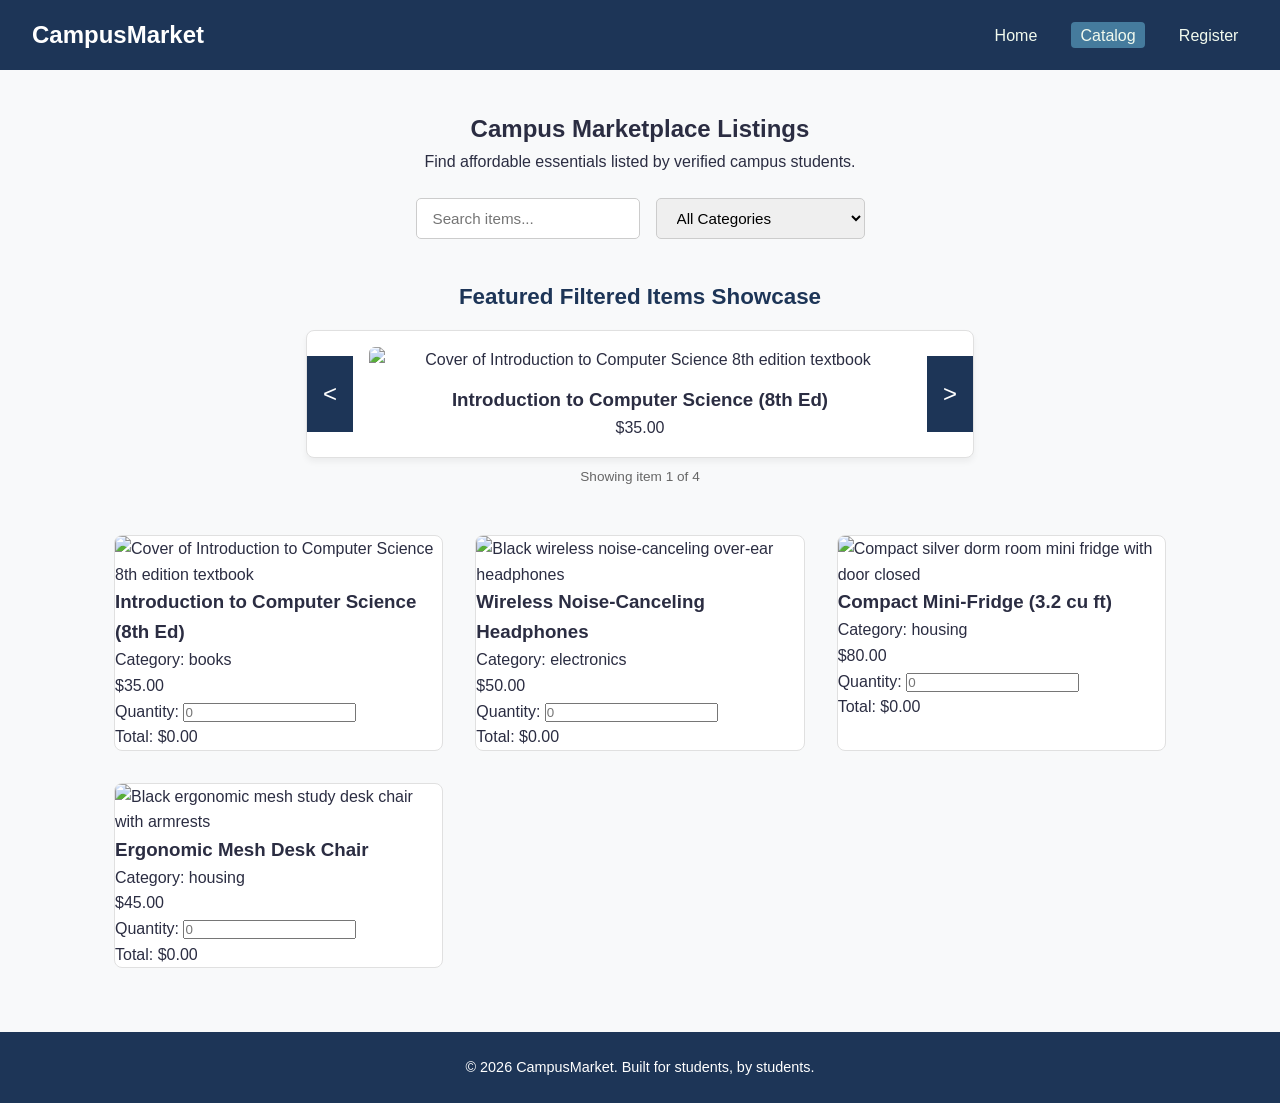
==== commit 7b1651d6: "Add product cards to catalog" ====
--- a/catalog.html
+++ b/catalog.html
@@ -58,96 +58,12 @@
 
         <button id="next-slide-btn" class="slideshow-btn" aria-label="Next Slide">&gt;</button>
       </div>
-      <p id="gallery-status" class="gallery-status-text">Showing item 1 of 4</p>
+      <p id="gallery-status" class="gallery-status-text">Showing item 0 of 0</p>
     </section>
 
-    <!-- Product Grid Section -->
-    <section class="catalog-grid" id="catalog-grid">
-      
-      <!-- Product Card 1 -->
-      <article class="product-card" id="product-1" data-category="books">
-        <div class="product-image-placeholder">
-          <img src="https://images.unsplash.com/photo-1544716278-ca5e3f4abd8c?auto=format&fit=crop&w=400&q=80" alt="Cover of Introduction to Computer Science 8th edition textbook" class="product-img">
-        </div>
-        <div class="product-details">
-          <h2>Introduction to Computer Science (8th Ed)</h2>
-          <p class="price">$35.00</p>
-          <p class="description">Gently used textbook for CS101. Minimal highlighting on the first two chapters.</p>
-          
-          <div class="calc-box">
-            <label for="qty-1">Qty:</label>
-            <input type="number" id="qty-1" value="1" min="0" data-product-id="1">
-            <span>Total: $ <strong id="total-1">35.00</strong></span>
-          </div>
-          <div id="calc-error-1" class="calc-error-msg" aria-live="polite"></div>
-
-          <a href="#" class="btn-secondary">Contact Seller</a>
-        </div>
-      </article>
-
-      <!-- Product Card 2 -->
-      <article class="product-card" id="product-2" data-category="electronics">
-        <div class="product-image-placeholder">
-          <img src="https://images.unsplash.com/photo-1505740420928-5e560c06d30e?auto=format&fit=crop&w=400&q=80" alt="Black wireless noise-canceling over-ear headphones" class="product-img">
-        </div>
-        <div class="product-details">
-          <h2>Wireless Noise-Canceling Headphones</h2>
-          <p class="price">$50.00</p>
-          <p class="description">Great for studying in noisy libraries. Battery holds charge for 20+ hours.</p>
-          
-          <div class="calc-box">
-            <label for="qty-2">Qty:</label>
-            <input type="number" id="qty-2" value="1" min="0" data-product-id="2">
-            <span>Total: $ <strong id="total-2">50.00</strong></span>
-          </div>
-          <div id="calc-error-2" class="calc-error-msg" aria-live="polite"></div>
-
-          <a href="#" class="btn-secondary">Contact Seller</a>
-        </div>
-      </article>
-
-      <!-- Product Card 3 -->
-      <article class="product-card" id="product-3" data-category="housing">
-        <div class="product-image-placeholder">
-          <img src="https://images.unsplash.com/photo-1584622650111-993a426fbf0a?auto=format&fit=crop&w=400&q=80" alt="Compact silver dorm room mini fridge with door closed" class="product-img">
-        </div>
-        <div class="product-details">
-          <h2>Compact Mini-Fridge (3.2 cu ft)</h2>
-          <p class="price">$80.00</p>
-          <p class="description">Clean, quiet, and perfectly sized for campus housing rooms. Includes freezer tray.</p>
-          
-          <div class="calc-box">
-            <label for="qty-3">Qty:</label>
-            <input type="number" id="qty-3" value="1" min="0" data-product-id="3">
-            <span>Total: $ <strong id="total-3">80.00</strong></span>
-          </div>
-          <div id="calc-error-3" class="calc-error-msg" aria-live="polite"></div>
-
-          <a href="#" class="btn-secondary">Contact Seller</a>
-        </div>
-      </article>
-
-      <!-- Product Card 4 -->
-      <article class="product-card" id="product-4" data-category="housing">
-        <div class="product-image-placeholder">
-          <img src="https://images.unsplash.com/photo-1580481072645-022f9a6d1270?auto=format&fit=crop&w=400&q=80" alt="Black ergonomic mesh study desk chair with armrests" class="product-img">
-        </div>
-        <div class="product-details">
-          <h2>Ergonomic Mesh Desk Chair</h2>
-          <p class="price">$45.00</p>
-          <p class="description">Adjustable height and lumbar support. Perfect for long study and coding sessions.</p>
-          
-          <div class="calc-box">
-            <label for="qty-4">Qty:</label>
-            <input type="number" id="qty-4" value="1" min="0" data-product-id="4">
-            <span>Total: $ <strong id="total-4">45.00</strong></span>
-          </div>
-          <div id="calc-error-4" class="calc-error-msg" aria-live="polite"></div>
-
-          <a href="#" class="btn-secondary">Contact Seller</a>
-        </div>
-      </article>
-
+    <!-- Product Grid Section (Dynamically populated via fetch in Assignment 5) -->
+    <section class="catalog-grid" id="product-grid">
+      <!-- Product cards will be injected here automatically by app.js -->
     </section>
   </main>
 
